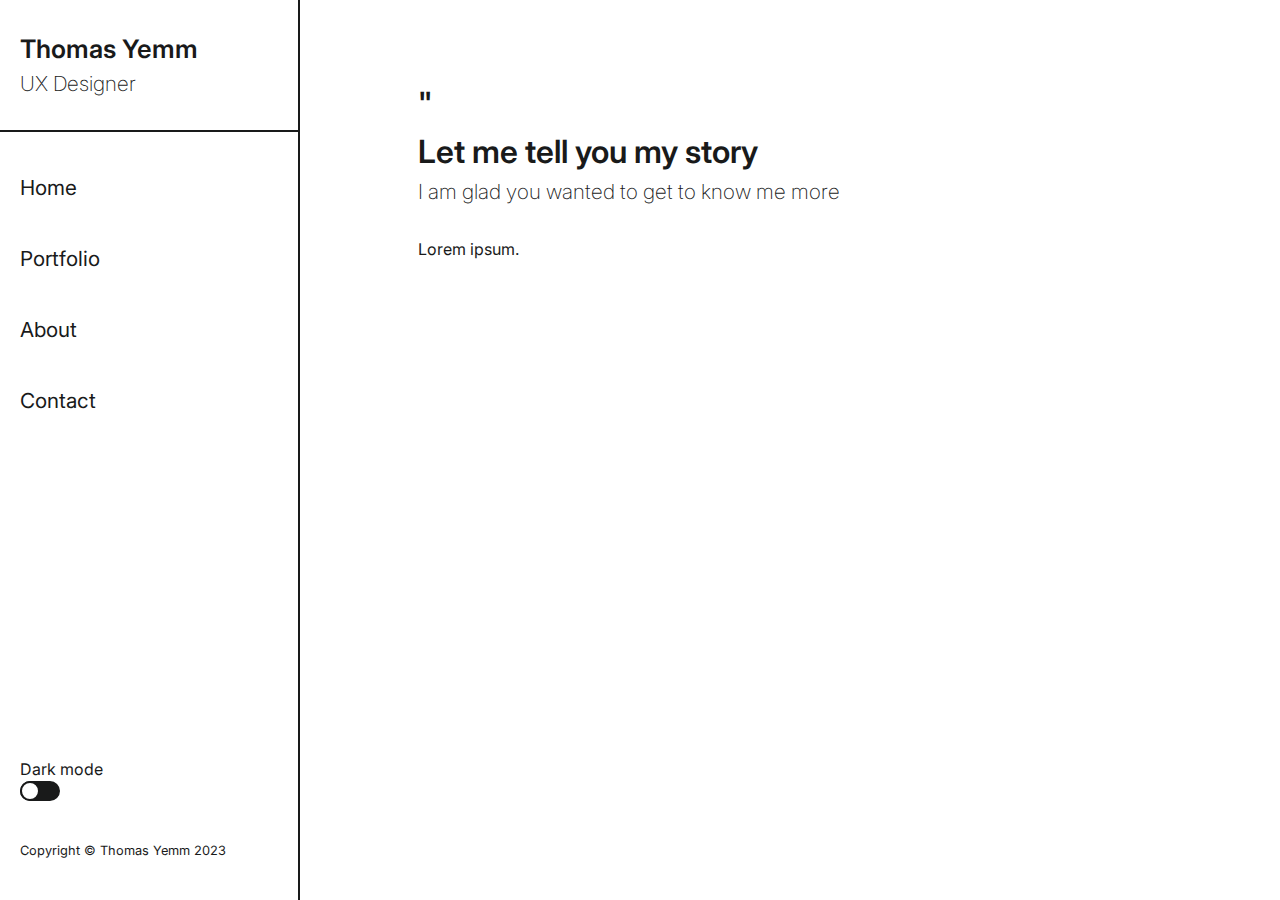
==== about.html @ 23d6fc83 "Update about.html" ====
<!DOCTYPE html>
<html lang="en" dir="ltr">
  <head>
    <meta charset="utf-8">
    <link href="./resources/css/reset.css" type="text/css" rel="stylesheet">
    <link href="./resources/css/style.css" type="text/css" rel="stylesheet">
    <link rel="icon" type="image/png" href="./resources/images/favicon.svg">
    <script src="./resources/javascript/script.js" type="text/javascript" defer></script>
    <title>Portfolio</title>
  </head>
  <body class='dark-mode'>
    <nav class='dark-mode'>
      <div class='nav-logo dark-mode'>
        <div class='nav-logo-container'>
          <h2>Thomas Yemm</h2>
          <h3>UX Designer</h3>
        </div>
      </div>
      <div class='nav-links'>
        <div class='nav-links-container'>
          <a class='dark-mode' href="./index.html">Home</a>
          <a class='dark-mode' href="./portfolio.html">Portfolio</a>
          <a class='dark-mode' href="./about.html">About</a>
          <a class='dark-mode' href="./contact.html">Contact</a>
        </div>
      </div>
      <div class='dark-mode-container'>
        <p>Dark mode</p>
        <div class='dark-mode-toggle' id='dmtoggle'>
          <div class='dm-btn'></div>
        </div>
        <div class='nav-bottom-container'>
          <p>Copyright © Thomas Yemm 2023</p>
        </div>
      </div>
    </nav>

    <div class='mobile-nav'>
      <a class='mob-nav-item' id='mob-nav-home' href='./index.html'>
        <div class='mob-nav-image' id='mob-nav-img-home'></div>
        <p>Home</p>
      </a>
      <a class='mob-nav-item' id='mob-nav-portfolio' href='./portfolio.html'>
        <div class='mob-nav-image' id='mob-nav-img-portfolio'></div>
        <p>Portfolio</p>
      </a>
      <a class='mob-nav-item' id='mob-nav-about' href='./about.html'>
        <div class='mob-nav-image' id='mob-nav-img-about'></div>
        <p>About</p>
      </a>
      <a class='mob-nav-item' id='mob-nav-contact' href='./contact.html'>
        <div class='mob-nav-image' id='mob-nav-img-contact'></div>
        <p>Contact</p>
      </a>
    </div>

    <main>
      <div class='p-container'>
        <div class='p-title'>
          <h1>"</h1>
          <h1>Let me tell you my story</h1>
          <h3>I am glad you wanted to get to know me more</h3>
        </div>
        <p>Lorem ipsum.</p>
      </div>
    </main>
  </body>
</html>
---- resources/css/style.css ----
/* Typography */
@import url('https://fonts.googleapis.com/css2?family=Inter:wght@300;400;500;600;700&display=swap');



body {
  color: #191a1a;
  font-family: 'Inter', sans-serif;
}
h1 {
  font-size: 2rem;
  font-weight: 600;
}
h2 {
  font-weight: 600;
  font-size: 1.6rem;
}
h3 {
  font-weight: 200;
  font-size: 1.3rem;
}
h4 {
  font-weight: 400;
  font-size: 1.2rem;
}
a {
}



/*
NAVIGATION
*/

/* Desktop nav */
nav {
  position: fixed;
  border-right: solid #191a1a 2px;
  width: 300px;
  height: 100%;
  display: flex;
  flex-direction: column;
}
.nav-logo {
  border-bottom: solid #191a1a 2px;
}
.nav-logo-container {
  margin:30px 20px;
}
.nav-links {
  margin-left: 20px;
}
.nav-links-container {
  display: flex;
  flex-direction: column;
  margin-top: 20px;
}
.nav-links-container a {
  font-size: 1.3rem;
  color: #191a1a;
  cursor: pointer;
  margin: 20px 0;
}
.nav-links-container a:hover {
  text-decoration: underline;
}
/* Dark mode button */
.dark-mode-container {
  margin-left: 20px;
  margin-top: auto;
}
.dark-mode-toggle {
  width: 40px;
  height: 20px;
  background-color: #191a1a;
  border-radius: 25px;
  border: solid #191a1a 2px;
  cursor: pointer;
}
.dm-btn {
  height: 20px;
  width: 20px;
  border-radius: 25px;
  background-color: #FFF;
  border: solid #191a1a 2px;
  position: relative;
  top: -2px;
  left: -2px;
  transition: 0.2s;
}
/* Bottom of nav */
.nav-bottom-container {
  font-size: 0.8rem;
  margin: 40px 0;
}

/* Mobile nav */
.mobile-nav {
  width: 100%;
  position: fixed;
  bottom: 0;
  background-color: #FFF;
  border-top: solid #191a1a 2px;
  height: 100px;
  z-index: 3;
  display: none;
  justify-content: space-around;
  align-items: center;
  flex-wrap: nowrap;
}
.mob-nav-item {
  flex-basis: 80px;
  flex-grow: 1;
  flex-shrink: 0;
  margin: 16px 20px 0 20px;
  height: 80px;
  display: flex;
  flex-direction: column;
  align-items: center;
  cursor: pointer;
}
.mob-nav-image {
  background-color: #191a1a;
  flex-basis: 40px;
  width: 40px;
  margin-bottom: 4px;
  flex-grow: 0;
}
.mob-nav-item p {
  text-align: center;
}
#mob-nav-img-home {
  background: url('../images/home.svg');
  background-repeat: no-repeat;
  background-size: contain;
  background-position: center;
}
#mob-nav-img-portfolio {
  background: url('../images/coffee.svg');
  background-repeat: no-repeat;
  background-size: contain;
  background-position: center;
}
#mob-nav-img-about {
  background: url('../images/feather.svg');
  background-repeat: no-repeat;
  background-size: contain;
  background-position: center;
}
#mob-nav-img-contact {
  background: url('../images/mail.svg');
  background-repeat: no-repeat;
  background-size: contain;
  background-position: center;
}


/*
INDEX PAGE
*/
main {
  position: relative;
  margin-left: 300px;
  display: flex;
  flex-wrap: wrap;
}

/* hero block */
.main-block-hero {
  width: 50%;
  height: 50vh;
  flex-grow: 1;
  min-width: 450px;
  transition: scale 0.5s;
  display: flex;
  align-items: center;
}
#block-one {
  background: url('../images/myFace.jpg');
  background-repeat: no-repeat;
  background-size: contain;
  background-position: right;
  background-color: #000;
}
.main-block-text {
  color: #FFF;
  flex-basis: 250px;
  margin-left: 40px;
  transition: 0.5s;
}
#block-one:hover .main-block-text {
  transform: scale(1.02);
  transform-origin: left;
}
.main-block-text h1 {
  font-size: 2.8rem;
  font-weight: 600;
  font-style: italic;
  margin-bottom: -20px;
  margin-left: -6px;
}
.main-block-text h2 {
  font-weight: 400;
}
.main-block-text p {
  font-weight: 400;
  margin-top: 10px;
  font-style: italic;
}


/* blocks */
.main-block {
  width: 50%;
  height: 50vh;
  flex-grow: 1;
  min-width: 450px;
  transition: 0.5s;
  display: flex;
  flex-direction: column;
  flex-grow: 1;
  align-items: center;
  cursor: pointer;
}
.block-tag p {
  padding: 6px 10px;
  border: solid #191a1a 1px;
  border-radius: 100px;
  font-size: 0.6rem;
  font-weight: 400;
  margin: 30px 0 10px 0;
}
.block-image {
  width: 80%;
  height: 100%;
  margin-top: 20px;
  transform-origin: bottom;
  transition: 0.5s;
}


#block-two {
  background-color: #FFB450;
}
#block-image-two {
  background: url('../images/vardo.png');
  background-repeat: no-repeat;
  background-size: contain;
  background-position: bottom;
}
#block-two:hover #block-image-two {
  transform: scale(1.02);
}


#block-three {
  background-color: #FCDB39;
}
#block-image-three {
  background: url('../images/alligator.png');
  background-repeat: no-repeat;
  background-size: contain;
  background-position: bottom;
}
#block-three:hover #block-image-three {
  transform: scale(1.02);
}


#block-four {
  background-color: #1C6AE4;
}
#block-image-four {
  background: url('../images/portfolio.png');
  background-repeat: no-repeat;
  background-size: contain;
  background-position: bottom;
}
#block-four:hover #block-image-four {
  transform: scale(1.02);
}


#block-five {
  background-color: #FAC3D3;
}
#block-image-five {
  background: url('../images/animation.png');
  background-repeat: no-repeat;
  background-size: contain;
  background-position: bottom;
}
#block-five:hover #block-image-five {
  transform: scale(1.02);
}


#block-six {
  background-color: #FFF;
  justify-content: center;
}
#block-six .block-tag p {
  margin: 0 0 10px 0;
}
#block-six h2 {
  transition: 0.5s;
}
#block-six:hover h2 {
  transform: scale(1.02);
  text-decoration: underline;
}


/*
PORTOLFIO PAGE
*/
.portfolio-block {
  display: flex;
  flex-grow: 1;
  height: 50vh;
  width: 100%;
  cursor: pointer;
}
.portfolio-block:hover .portfolio-image{
  transform: scale(1.02);
}
.portfolio-image {
  /*background-color: black;*/
  flex-basis: 45%;
  margin: 0 2.5%;
  transform-origin: bottom;
  transition: 0.5s;
}
.portfolio-text {
  flex-basis: 50%;
  display: flex;
  flex-direction: column;
  padding: 40px;
  align-self: center;
}
.portfolio-img-left {
  /*text-align: right;*/
}
.portfolio-img-right {

}
.portfolio-text .block-tag p {
  display: inline;
}
.portfolio-text .block-tag {
  margin: 0 0 15px 0;
}
.portfolio-text h3 {
  margin-bottom: 15px;
}
.portfolio-text p {
  margin-bottom: 15px;
}

/* Portofolio page tiles */
#portfolio-vardo {
  background-color: #FFB450;
}
#vardo-image {
  background: url('../images/vardo.png');
  background-repeat: no-repeat;
  background-size: contain;
  background-position: bottom;
}

#portfolio-portfolio {
  background-color: #1C6AE4;
}
#portfolio-image {
  background: url('../images/portfolio.png');
  background-repeat: no-repeat;
  background-size: contain;
  background-position: bottom;
}

#portfolio-sketchy {
  background-color: #FCDB39;
}
#sketchy-image {
  background: url('../images/alligator.png');
  background-repeat: no-repeat;
  background-size: contain;
  background-position: bottom;
}

#portfolio-animation {
  background-color: #FAC3D3;
}
#animation-image {
  background: url('../images/animation.png');
  background-repeat: no-repeat;
  background-size: contain;
  background-position: bottom;
}



/* PORTFOLIO SUB PAGES */
.p-container {
  width: 100%;
  margin: 0 12%;
  display: flex;
  flex-direction: column;
}
.p-container .block-tag p {
  display: inline;
}
.p-container .block-tag {
  margin: 0 0 15px 0;
}
.p-title {
  margin-top: 80px;
}
.p-container h2 {
  margin-top: 0px;
}
.p-container h3 {
  margin: 0px 0 30px 0;
  font-weight: 200;
}
.p-container h4 {
  margin-top: 30px;
  font-weight: 400;
}
.p-container a {
  color: #FFB450 !important;
  text-decoration: underline;
}
.p-container img {
  width: 50%;
  margin: 60px 0 60px 0;
  border: 1px solid black;
  border-bottom: 4px solid black;
}



/*
RESPONSIVE SCREENS
*/

/* Portfolio page realigning blocks */
@media only screen and (max-width: 1200px) {
  .portfolio-block {
    flex-direction: column;
    text-align: center;
  }
  .portfolio-image {
    flex-basis: 50%;
  }
  .portfolio-img-left .portfolio-text {
    order: 1;
  }
  .portfolio-img-left .portfolio-image {
    order: 2;
  }
  .portfolio-text {
    padding: 40px 40px 0 40px;
  }
  .portfolio-text p {
    display: none;
  }
  .view-more {
    display: inline !important;
    margin: 0px;
  }
}



/* Responsive nav */
@media only screen and (max-width: 840px) {
  nav {
    display: none;
  }
  main {
    margin-left: 0;
    margin-bottom: 100px;
  }
  .mobile-nav {
    display: flex;
  }
}
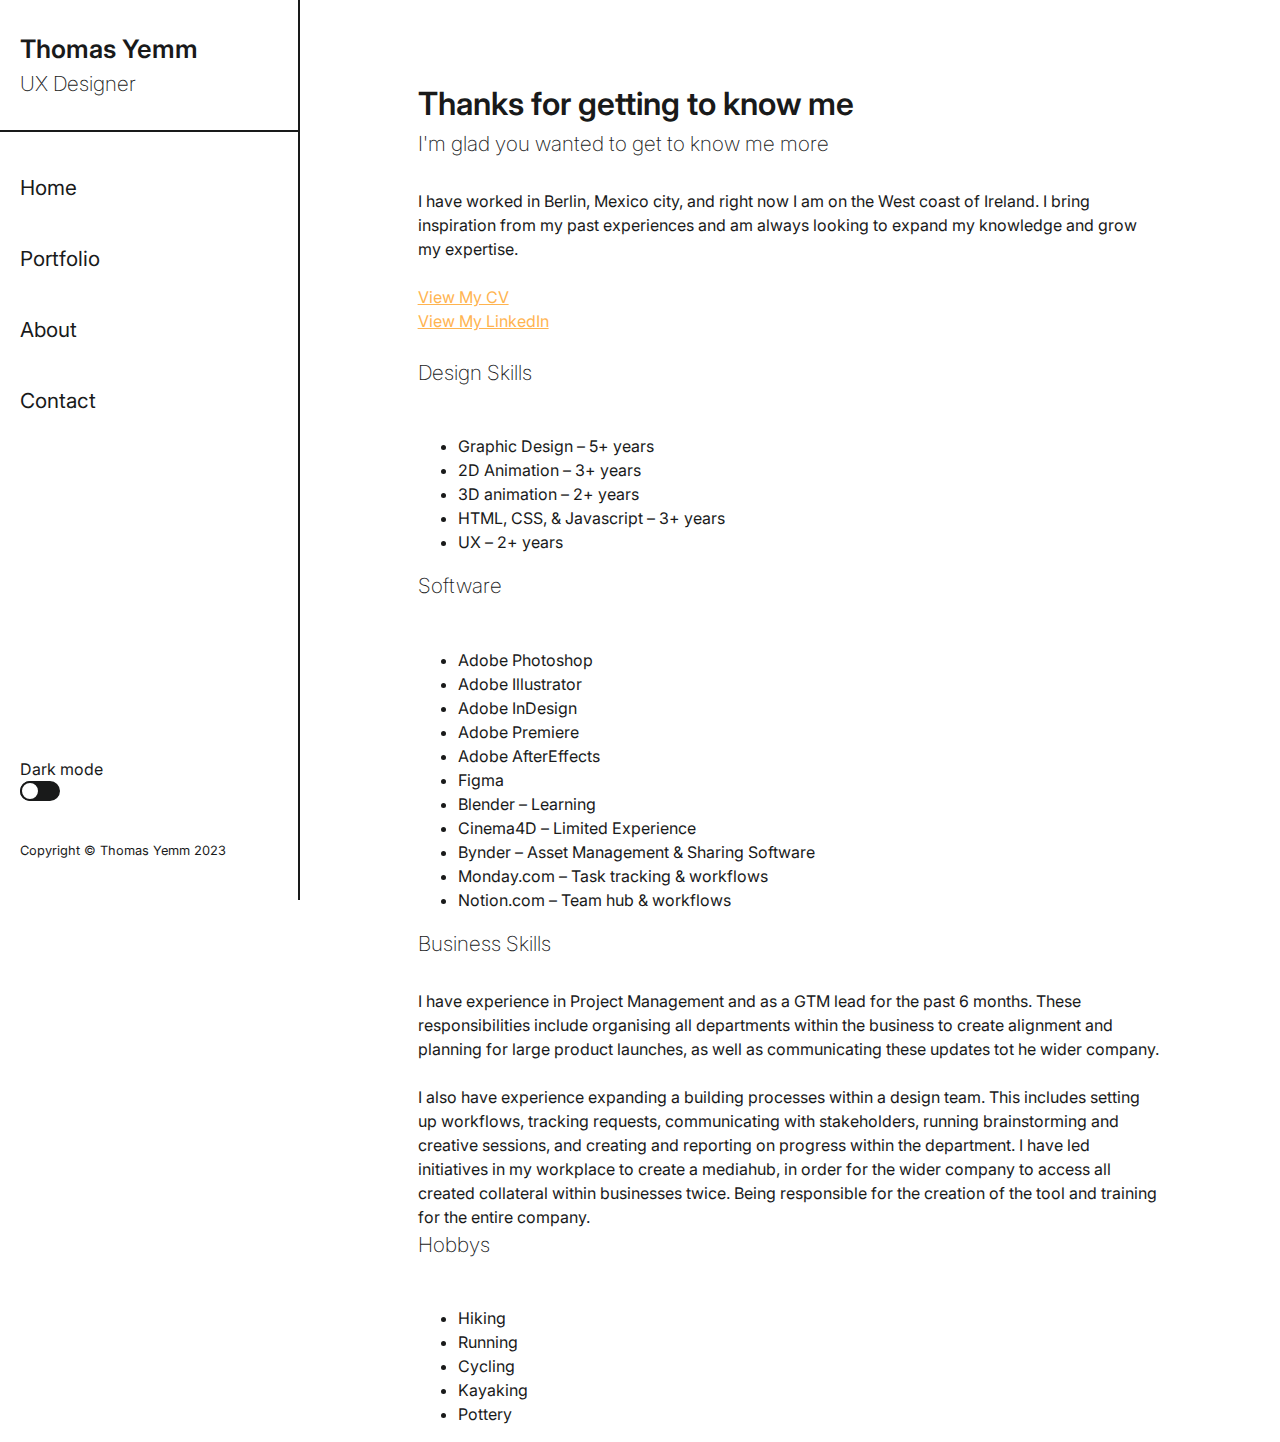
==== commit 2928c4ef: "Update about.html" ====
--- a/about.html
+++ b/about.html
@@ -57,11 +57,48 @@
     <main>
       <div class='p-container'>
         <div class='p-title'>
-          <h1>"</h1>
-          <h1>Let me tell you my story</h1>
-          <h3>I am glad you wanted to get to know me more</h3>
+          <h1>Thanks for getting to know me</h1>
+          <h3>I'm glad you wanted to get to know me more</h3>
         </div>
-        <p>Lorem ipsum.</p>
+        <p>I have worked in Berlin, Mexico city, and right now I am on the West coast of Ireland. I bring inspiration from my past experiences and am always looking to expand my knowledge and grow my expertise.</p>
+        <br>
+        <a href='https://drive.google.com/file/d/1SGcY58rD9kcps0Jdfr-2LZygFbtYIRU2/view?usp=sharing' alt='CV'>View My CV</a>
+        <a href='https://www.linkedin.com/in/thomas-yemm/' alt='LinkedIn link'>View My LinkedIn</a>
+        <br>
+        <h3>Design Skills</h3>
+        <ul>
+          <li>Graphic Design – 5+ years</li>
+          <li>2D Animation – 3+ years</li>
+          <li>3D animation – 2+ years</li>
+          <li>HTML, CSS, & Javascript – 3+ years</li>
+          <li>UX – 2+ years</li>
+        </ul>
+        <h3>Software</h3>
+        <ul>
+          <li>Adobe Photoshop</li>
+          <li>Adobe Illustrator</li>
+          <li>Adobe InDesign</li>
+          <li>Adobe Premiere</li>
+          <li>Adobe AfterEffects</li>
+          <li>Figma</li>
+          <li>Blender – Learning</li>
+          <li>Cinema4D – Limited Experience</li>
+          <li>Bynder – Asset Management & Sharing Software</li>
+          <li>Monday.com – Task tracking & workflows</li>
+          <li>Notion.com – Team hub & workflows</li>
+        </ul>
+        <h3>Business Skills</h3>
+        <p>I have experience in Project Management and as a GTM lead for the past 6 months. These responsibilities include organising all departments within the business to create alignment and planning for large product launches, as well as communicating these updates tot he wider company.</p>
+        <br>
+        <p>I also have experience expanding a building processes within a design team. This includes setting up workflows, tracking requests, communicating with stakeholders, running brainstorming and creative sessions, and creating and reporting on progress within the department. I have led initiatives in my workplace to create a mediahub, in order for the wider company to access all created collateral within businesses twice. Being responsible for the creation of the tool and training for the entire company.</p>
+        <h3>Hobbys</h3>
+        <ul>
+          <li>Hiking</li>
+          <li>Running</li>
+          <li>Cycling</li>
+          <li>Kayaking</li>
+          <li>Pottery</li>
+        </ul>
       </div>
     </main>
   </body>
--- a/resources/css/style.css
+++ b/resources/css/style.css
@@ -24,6 +24,7 @@
   font-size: 1.2rem;
 }
 a {
+  color: #191a1a;
 }
 
 
@@ -171,12 +172,12 @@
   height: 50vh;
   flex-grow: 1;
   min-width: 450px;
-  transition: scale 0.5s;
+  transition: 0.5s;
   display: flex;
   align-items: center;
 }
 #block-one {
-  background: url('../images/myFace.jpg');
+  background: url('../images/myface.jpg');
   background-repeat: no-repeat;
   background-size: contain;
   background-position: right;
@@ -329,7 +330,7 @@
   flex-basis: 45%;
   margin: 0 2.5%;
   transform-origin: bottom;
-  transition: 0.5s;
+  transition: scale 0.5s;
 }
 .portfolio-text {
   flex-basis: 50%;
@@ -338,12 +339,6 @@
   padding: 40px;
   align-self: center;
 }
-.portfolio-img-left {
-  /*text-align: right;*/
-}
-.portfolio-img-right {
-
-}
 .portfolio-text .block-tag p {
   display: inline;
 }
@@ -368,6 +363,16 @@
   background-position: bottom;
 }
 
+#portfolio-sketchy {
+  background-color: #FCDB39;
+}
+#sketchy-image {
+  background: url('../images/alligator.png');
+  background-repeat: no-repeat;
+  background-size: contain;
+  background-position: bottom;
+}
+
 #portfolio-portfolio {
   background-color: #1C6AE4;
 }
@@ -378,24 +383,54 @@
   background-position: bottom;
 }
 
-#portfolio-sketchy {
+#portfolio-game {
+  background-color: #FAC3D3;
+}
+#game-image {
+  background: url('../images/animation.png');
+  background-repeat: no-repeat;
+  background-size: contain;
+  background-position: bottom;
+}
+
+#portfolio-phorest {
+  background-color: #FFB450;
+}
+#phorest-image {
+  background: url('../images/phorest.png');
+  background-repeat: no-repeat;
+  background-size: contain;
+  background-position: bottom;
+}
+
+#portfolio-scaleon {
   background-color: #FCDB39;
 }
-#sketchy-image {
-  background: url('../images/alligator.png');
-  background-repeat: no-repeat;
-  background-size: contain;
-  background-position: bottom;
-}
-
-#portfolio-animation {
+#scaleon-image {
+  background: url('../images/scaleon.png');
+  background-repeat: no-repeat;
+  background-size: contain;
+  background-position: center;
+}
+
+#portfolio-logo {
+  background-color: #1C6AE4;
+}
+#logo-image {
+  background: url('../images/logochallenge.png');
+  background-repeat: no-repeat;
+  background-size: contain;
+  background-position: bottom;
+}
+
+#portfolio-cloudscan {
   background-color: #FAC3D3;
 }
-#animation-image {
-  background: url('../images/animation.png');
-  background-repeat: no-repeat;
-  background-size: contain;
-  background-position: bottom;
+#cloudscan-image {
+  background: url('../images/cloudscan.svg');
+  background-repeat: no-repeat;
+  background-size: contain;
+  background-position: center;
 }
 
 
@@ -428,11 +463,16 @@
   font-weight: 400;
 }
 .p-container a {
-  color: #FFB450 !important;
+  color: #FFB450;
   text-decoration: underline;
 }
 .p-container img {
-  width: 50%;
+  width: 75%;
+  margin: 60px 0 60px 0;
+  border: 1px solid black;
+  border-bottom: 4px solid black;
+}
+.p-container video {
   margin: 60px 0 60px 0;
   border: 1px solid black;
   border-bottom: 4px solid black;
@@ -469,9 +509,10 @@
     display: inline !important;
     margin: 0px;
   }
-}
-
-
+  .portfolio-image {
+
+  }
+}
 
 /* Responsive nav */
 @media only screen and (max-width: 840px) {
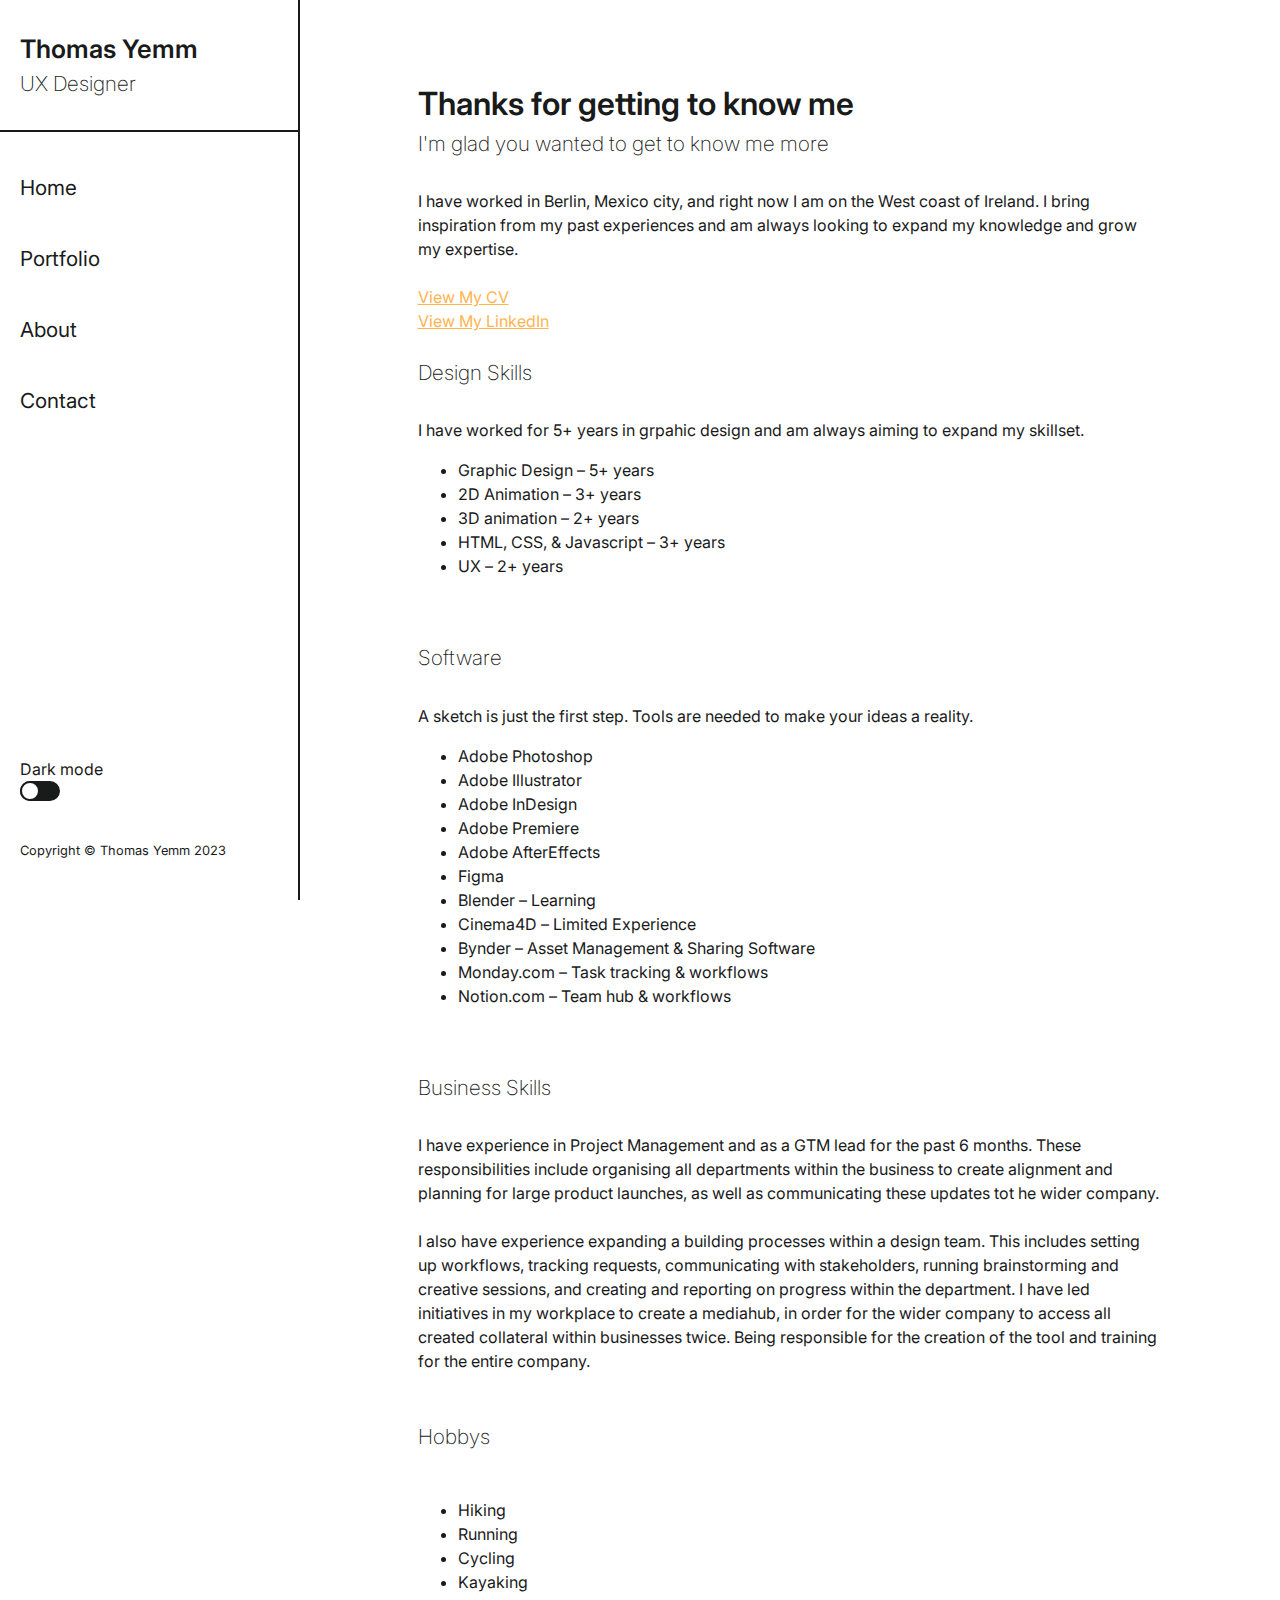
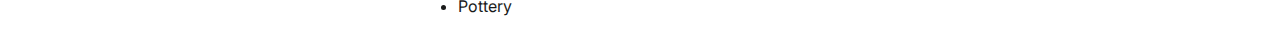
==== commit ec39e2d3: "Update about.html" ====
--- a/about.html
+++ b/about.html
@@ -66,6 +66,7 @@
         <a href='https://www.linkedin.com/in/thomas-yemm/' alt='LinkedIn link'>View My LinkedIn</a>
         <br>
         <h3>Design Skills</h3>
+        <p>I have worked for 5+ years in grpahic design and am always aiming to expand my skillset.</p>
         <ul>
           <li>Graphic Design – 5+ years</li>
           <li>2D Animation – 3+ years</li>
@@ -73,7 +74,10 @@
           <li>HTML, CSS, & Javascript – 3+ years</li>
           <li>UX – 2+ years</li>
         </ul>
+        <br>
+        <br>
         <h3>Software</h3>
+        <p>A sketch is just the first step. Tools are needed to make your ideas a reality.</p>
         <ul>
           <li>Adobe Photoshop</li>
           <li>Adobe Illustrator</li>
@@ -87,10 +91,14 @@
           <li>Monday.com – Task tracking & workflows</li>
           <li>Notion.com – Team hub & workflows</li>
         </ul>
+        <br>
+        <br>
         <h3>Business Skills</h3>
         <p>I have experience in Project Management and as a GTM lead for the past 6 months. These responsibilities include organising all departments within the business to create alignment and planning for large product launches, as well as communicating these updates tot he wider company.</p>
         <br>
         <p>I also have experience expanding a building processes within a design team. This includes setting up workflows, tracking requests, communicating with stakeholders, running brainstorming and creative sessions, and creating and reporting on progress within the department. I have led initiatives in my workplace to create a mediahub, in order for the wider company to access all created collateral within businesses twice. Being responsible for the creation of the tool and training for the entire company.</p>
+        <br>
+        <br>
         <h3>Hobbys</h3>
         <ul>
           <li>Hiking</li>
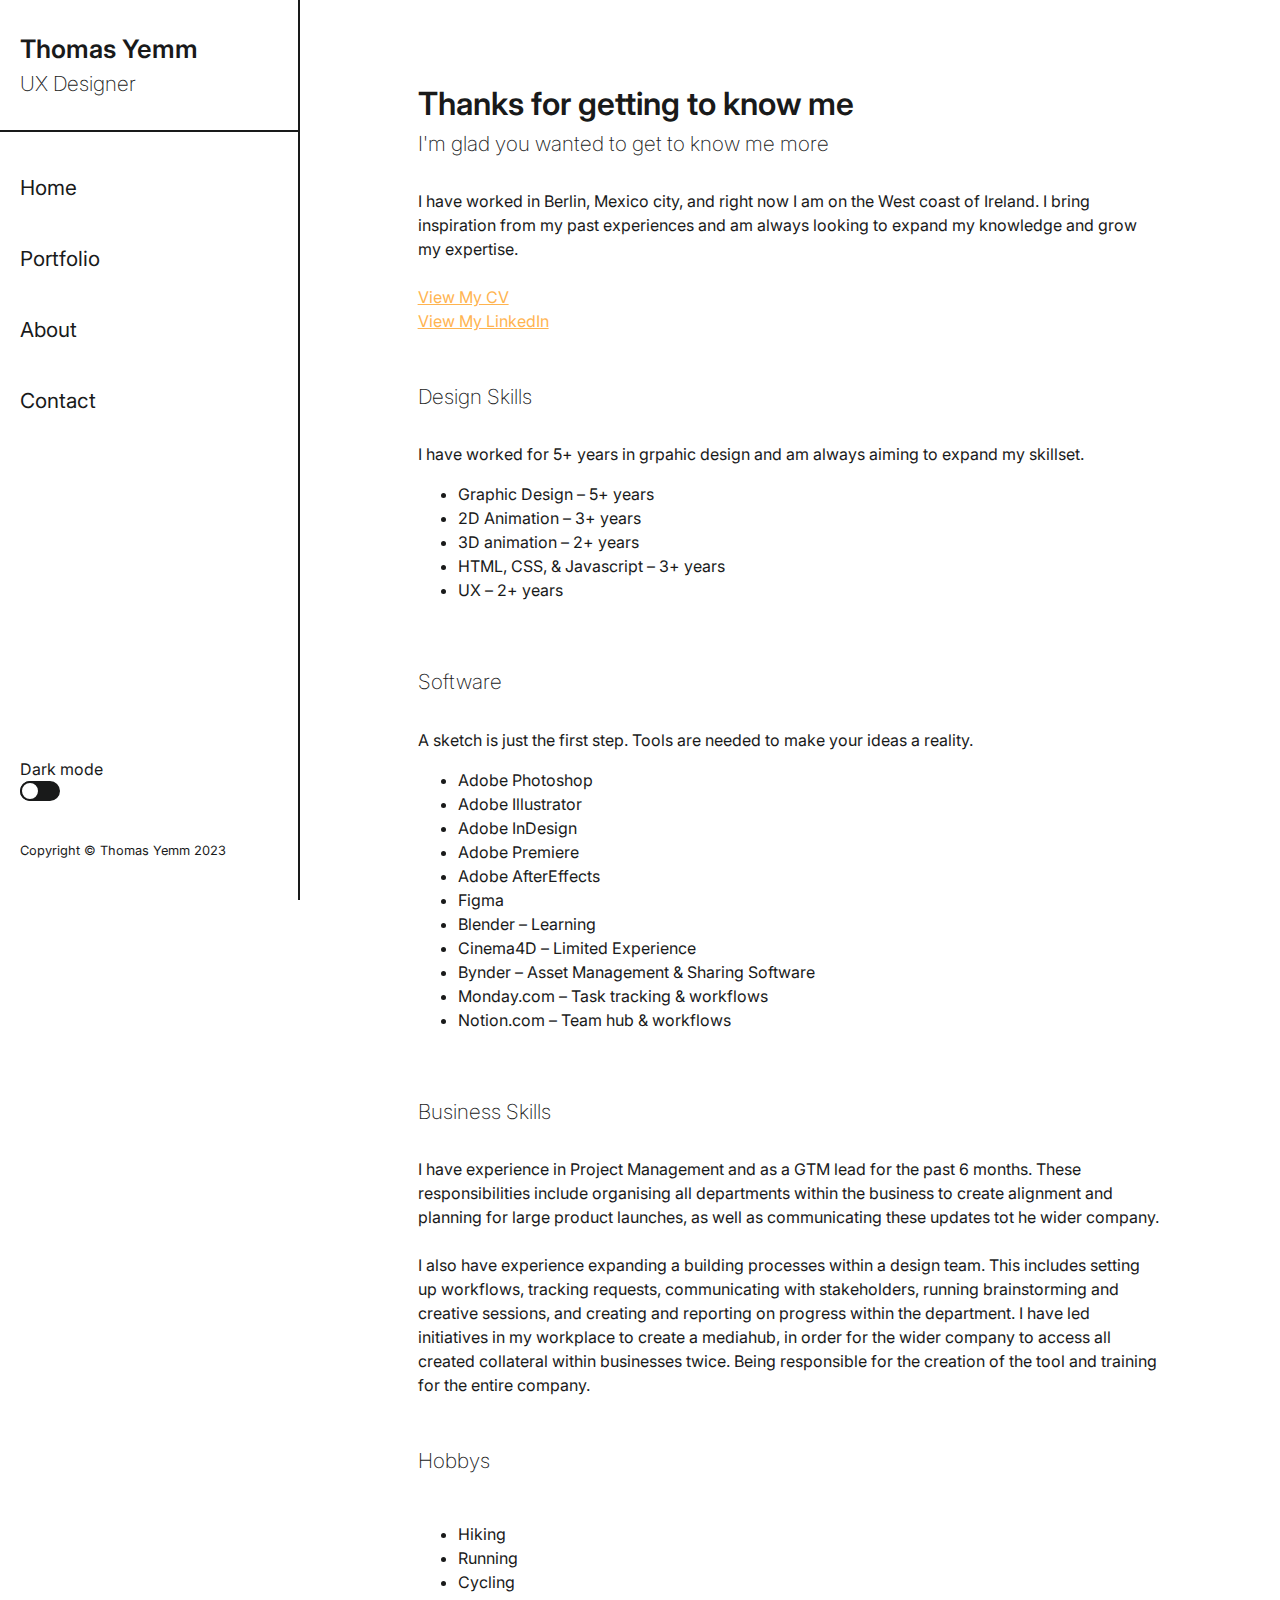
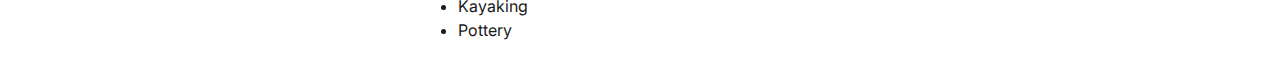
==== commit 68135292: "Update about.html" ====
--- a/about.html
+++ b/about.html
@@ -65,6 +65,7 @@
         <a href='https://drive.google.com/file/d/1SGcY58rD9kcps0Jdfr-2LZygFbtYIRU2/view?usp=sharing' alt='CV'>View My CV</a>
         <a href='https://www.linkedin.com/in/thomas-yemm/' alt='LinkedIn link'>View My LinkedIn</a>
         <br>
+        <br>
         <h3>Design Skills</h3>
         <p>I have worked for 5+ years in grpahic design and am always aiming to expand my skillset.</p>
         <ul>
